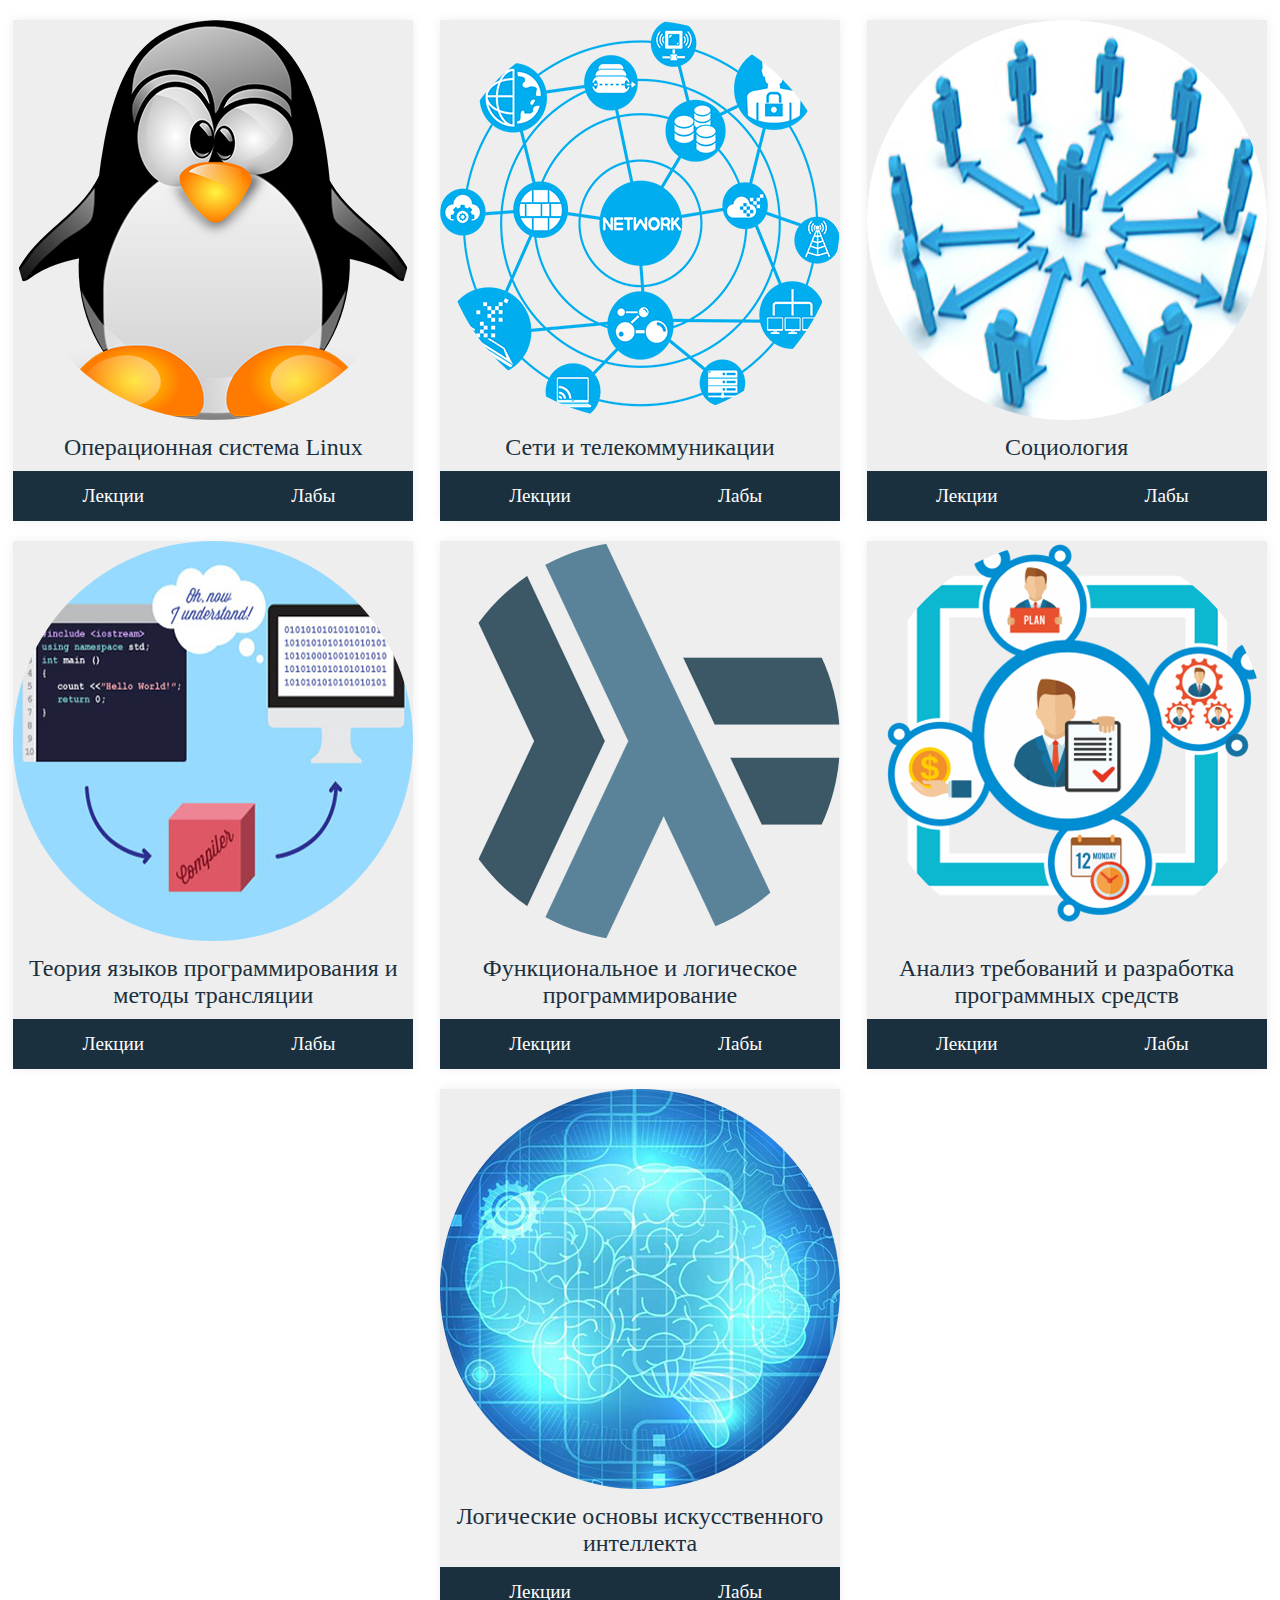
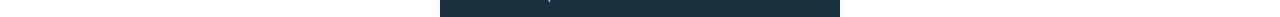
==== index.html @ f5a0fbef "initial commit and initial site" ====
<!DOCTYPE html>
<html lang="ru">
<head>

    <meta charset="utf-8">
    <title>for 31-ПГ</title>
    <meta name="viewport" content="width=device-width, initial-scale=1">
    <link rel="stylesheet" href="css/style-main.css">
    <link rel="stylesheet" href="css/style-lesson.css">

</head>
<body>

    <div class="lesson">
        <div class="lesson-pic">
            <img src="img/linux.png" alt="Linux" width="400" height="400">
        </div>
        <div class="lesson-title">
            Операционная система Linux
        </div>
        <div class="lesson-goto">
            <div class="lesson-goto-lectures">
                <a href="#">Лекции</a>
            </div>
            <div class="lesson-goto-labs">
                <a href="404.html">Лабы</a>
            </div>
        </div>
    </div>

    <div class="lesson">
        <div class="lesson-pic">
            <img src="img/network.png" alt="Сети" width="400" height="400">
        </div>
        <div class="lesson-title">
            Сети и телекоммуникации
        </div>
        <div class="lesson-goto">
            <div class="lesson-goto-lectures">
                <a href="#">Лекции</a>
            </div>
            <div class="lesson-goto-labs">
                <a href="404.html">Лабы</a>
            </div>
        </div>
    </div>

    <div class="lesson">
        <div class="lesson-pic">
            <img src="img/soc.png" alt="Социалогия" width="400" height="400">
        </div>
        <div class="lesson-title">
            Социология
        </div>
        <div class="lesson-goto">
            <div class="lesson-goto-lectures">
                <a href="#">Лекции</a>
            </div>
            <div class="lesson-goto-labs">
                <a href="404.html">Лабы</a>
            </div>
        </div>
    </div>

    <div class="lesson">
        <div class="lesson-pic">
            <img src="img/translator.png" alt="Транслятор" width="400" height="400">
        </div>
        <div class="lesson-title">
            Теория языков программирования и методы трансляции
        </div>
        <div class="lesson-goto">
            <div class="lesson-goto-lectures">
                <a href="#">Лекции</a>
            </div>
            <div class="lesson-goto-labs">
                <a href="404.html">Лабы</a>
            </div>
        </div>
    </div>

    <div class="lesson">
        <div class="lesson-pic">
            <img src="img/haskell.png" alt="Haskell" width="400" height="400">
        </div>
        <div class="lesson-title">
            Функциональное и логическое программирование
        </div>
        <div class="lesson-goto">
            <div class="lesson-goto-lectures">
                <a href="#">Лекции</a>
            </div>
            <div class="lesson-goto-labs">
                <a href="404.html">Лабы</a>
            </div>
        </div>
    </div>

    <div class="lesson">
        <div class="lesson-pic">
            <img src="img/req_dev.png" alt="Анализ требований" width="400" height="400">
        </div>
        <div class="lesson-title">
            Анализ требований и разработка программных средств
        </div>
        <div class="lesson-goto">
            <div class="lesson-goto-lectures">
                <a href="#">Лекции</a>
            </div>
            <div class="lesson-goto-labs">
                <a href="404.html">Лабы</a>
            </div>
        </div>
    </div>

    <div class="lesson">
        <div class="lesson-pic">
            <img src="img/ai.png" alt="ИИ" width="400" height="400">
        </div>
        <div class="lesson-title">
            Логические основы искусственного интеллекта
        </div>
        <div class="lesson-goto">
            <div class="lesson-goto-lectures">
                <a href="#">Лекции</a>
            </div>
            <div class="lesson-goto-labs">
                <a href="404.html">Лабы</a>
            </div>
        </div>
    </div>

    <!-- Люк зис, ай эм юрий, их бин набирайтен дас ист -->

</body>
</html>
---- css/style-main.css ----
* {
    margin: 0;
    border: 0;
    padding: 0;
    outline: 0;
}

html,
body {
    height: 100%;
    background-color: white;
}

body {
    display: flex;
    flex-wrap: wrap;
    justify-content: space-around;
    align-items: center;
    min-width: 400px;
    margin-top: 20px;
    margin-bottom: 20px;
}

@media screen and (max-width: 400px) {
    .body {
        margin: 0;
    }
}
---- css/style-lesson.css ----
.lesson {
    display: inline-block;
    width: 400px;
    margin-bottom: 20px;
    background-color: #eee;
    box-shadow: 0px 0px 10px #eee;
}

.lesson-pic {
    display: inline-block;
    width: 400px;
    height: 400px;
    border-radius: 100%;
    overflow: hidden;
    transition: border-radius ease 0.5s;
}

.lesson:hover .lesson-pic {
    border-radius: 0;
}

.lesson-title {
    margin-top: 10px;
    margin-bottom: 10px;
    text-align: center;
    font-size: 1.5em;
    color: rgb(27, 48, 62);
}

.lesson-goto::after {
    content:"";
    display: block;
    clear: both;
}

.lesson-goto-lectures,
.lesson-goto-labs {
    float: left;
    width: 50%;
    height: 50px;
    background-color: rgb(27, 48, 62);
    text-align: center;
    font-size: 1.2em;
    line-height: 50px;
    cursor: pointer;
    transition: background-color linear 0.2s;
}

.lesson-goto-lectures a,
.lesson-goto-labs a {
    color: white;
    text-decoration: none;
}

.lesson-goto-lectures:hover,
.lesson-goto-labs:hover {
    background-color: rgb(45, 88, 117);
}

.lesson-goto-lectures:active,
.lesson-goto-labs:active {
    background-color: #eee;
}

.lesson-goto-lectures:active a,
.lesson-goto-labs:active a {
    color: rgb(27, 48, 62);
}

@media screen and (max-width: 400px) {
    .lesson {
        margin: 0;
    }
}
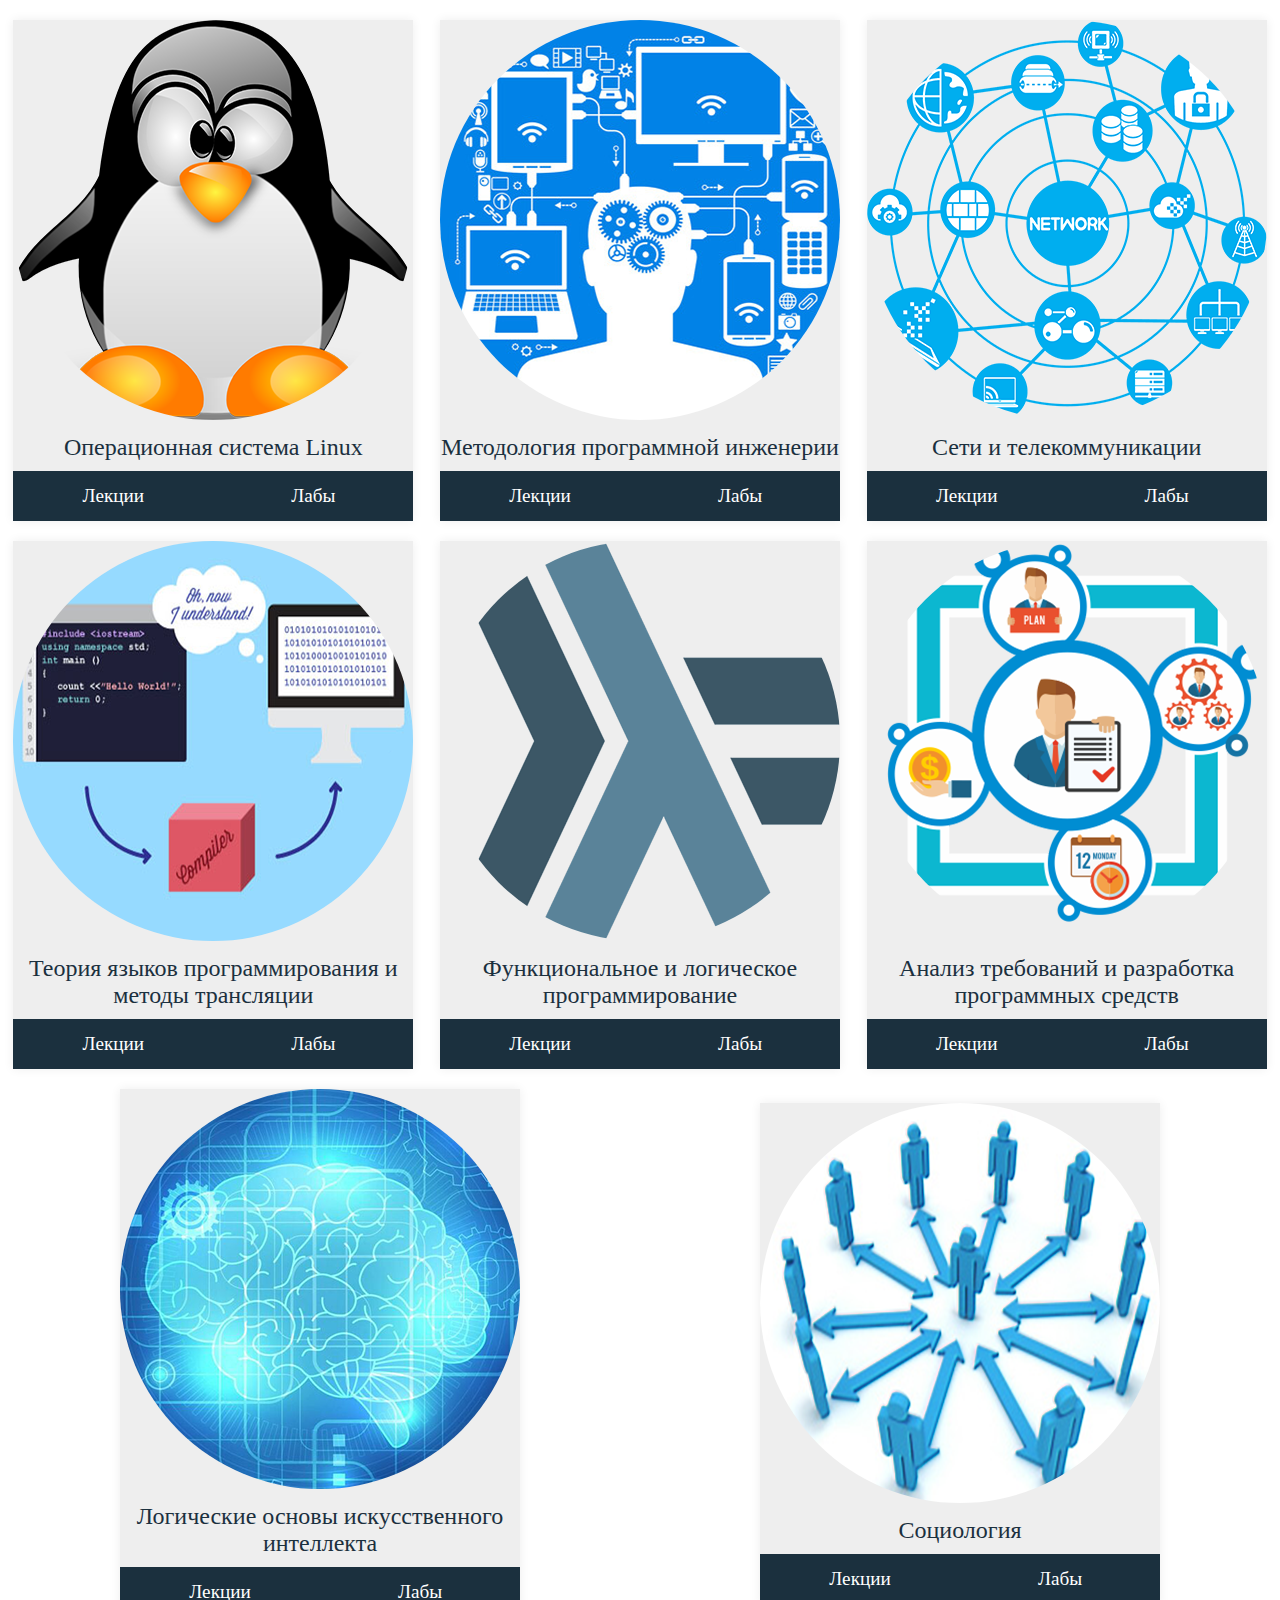
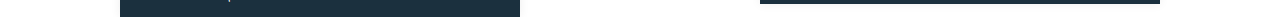
==== commit bf6866b8: "fix structur site" ====
--- a/index.html
+++ b/index.html
@@ -20,7 +20,24 @@
         </div>
         <div class="lesson-goto">
             <div class="lesson-goto-lectures">
-                <a href="#">Лекции</a>
+                <a href="lecture/linux/list.html">Лекции</a>
+            </div>
+            <div class="lesson-goto-labs">
+                <a href="404.html">Лабы</a>
+            </div>
+        </div>
+    </div>
+
+    <div class="lesson">
+        <div class="lesson-pic">
+            <img src="img/soft_eng.png" alt="Сети" width="400" height="400">
+        </div>
+        <div class="lesson-title">
+            Методология программной инженерии
+        </div>
+        <div class="lesson-goto">
+            <div class="lesson-goto-lectures">
+                <a href="lecture/eng/list.html">Лекции</a>
             </div>
             <div class="lesson-goto-labs">
                 <a href="404.html">Лабы</a>
@@ -37,7 +54,75 @@
         </div>
         <div class="lesson-goto">
             <div class="lesson-goto-lectures">
-                <a href="#">Лекции</a>
+                <a href="lecture/net/list.html">Лекции</a>
+            </div>
+            <div class="lesson-goto-labs">
+                <a href="404.html">Лабы</a>
+            </div>
+        </div>
+    </div>
+
+    <div class="lesson">
+        <div class="lesson-pic">
+            <img src="img/translator.png" alt="Транслятор" width="400" height="400">
+        </div>
+        <div class="lesson-title">
+            Теория языков программирования и методы трансляции
+        </div>
+        <div class="lesson-goto">
+            <div class="lesson-goto-lectures">
+                <a href="lecture/trans/list.html">Лекции</a>
+            </div>
+            <div class="lesson-goto-labs">
+                <a href="404.html">Лабы</a>
+            </div>
+        </div>
+    </div>
+
+    <div class="lesson">
+        <div class="lesson-pic">
+            <img src="img/haskell.png" alt="Haskell" width="400" height="400">
+        </div>
+        <div class="lesson-title">
+            Функциональное и логическое программирование
+        </div>
+        <div class="lesson-goto">
+            <div class="lesson-goto-lectures">
+                <a href="lecture/haskell/list.html">Лекции</a>
+            </div>
+            <div class="lesson-goto-labs">
+                <a href="404.html">Лабы</a>
+            </div>
+        </div>
+    </div>
+
+    <div class="lesson">
+        <div class="lesson-pic">
+            <img src="img/req_dev.png" alt="Анализ требований" width="400" height="400">
+        </div>
+        <div class="lesson-title">
+            Анализ требований и разработка программных средств
+        </div>
+        <div class="lesson-goto">
+            <div class="lesson-goto-lectures">
+                <a href="lecture/req_dev/list.html">Лекции</a>
+            </div>
+            <div class="lesson-goto-labs">
+                <a href="404.html">Лабы</a>
+            </div>
+        </div>
+    </div>
+
+    <div class="lesson">
+        <div class="lesson-pic">
+            <img src="img/ai.png" alt="ИИ" width="400" height="400">
+        </div>
+        <div class="lesson-title">
+            Логические основы искусственного интеллекта
+        </div>
+        <div class="lesson-goto">
+            <div class="lesson-goto-lectures">
+                <a href="lecture/ai/list.html">Лекции</a>
             </div>
             <div class="lesson-goto-labs">
                 <a href="404.html">Лабы</a>
@@ -54,75 +139,7 @@
         </div>
         <div class="lesson-goto">
             <div class="lesson-goto-lectures">
-                <a href="#">Лекции</a>
-            </div>
-            <div class="lesson-goto-labs">
-                <a href="404.html">Лабы</a>
-            </div>
-        </div>
-    </div>
-
-    <div class="lesson">
-        <div class="lesson-pic">
-            <img src="img/translator.png" alt="Транслятор" width="400" height="400">
-        </div>
-        <div class="lesson-title">
-            Теория языков программирования и методы трансляции
-        </div>
-        <div class="lesson-goto">
-            <div class="lesson-goto-lectures">
-                <a href="#">Лекции</a>
-            </div>
-            <div class="lesson-goto-labs">
-                <a href="404.html">Лабы</a>
-            </div>
-        </div>
-    </div>
-
-    <div class="lesson">
-        <div class="lesson-pic">
-            <img src="img/haskell.png" alt="Haskell" width="400" height="400">
-        </div>
-        <div class="lesson-title">
-            Функциональное и логическое программирование
-        </div>
-        <div class="lesson-goto">
-            <div class="lesson-goto-lectures">
-                <a href="#">Лекции</a>
-            </div>
-            <div class="lesson-goto-labs">
-                <a href="404.html">Лабы</a>
-            </div>
-        </div>
-    </div>
-
-    <div class="lesson">
-        <div class="lesson-pic">
-            <img src="img/req_dev.png" alt="Анализ требований" width="400" height="400">
-        </div>
-        <div class="lesson-title">
-            Анализ требований и разработка программных средств
-        </div>
-        <div class="lesson-goto">
-            <div class="lesson-goto-lectures">
-                <a href="#">Лекции</a>
-            </div>
-            <div class="lesson-goto-labs">
-                <a href="404.html">Лабы</a>
-            </div>
-        </div>
-    </div>
-
-    <div class="lesson">
-        <div class="lesson-pic">
-            <img src="img/ai.png" alt="ИИ" width="400" height="400">
-        </div>
-        <div class="lesson-title">
-            Логические основы искусственного интеллекта
-        </div>
-        <div class="lesson-goto">
-            <div class="lesson-goto-lectures">
-                <a href="#">Лекции</a>
+                <a href="lecture/soc/list.html">Лекции</a>
             </div>
             <div class="lesson-goto-labs">
                 <a href="404.html">Лабы</a>
--- a/css/style-lesson.css
+++ b/css/style-lesson.css
@@ -48,6 +48,7 @@
 
 .lesson-goto-lectures a,
 .lesson-goto-labs a {
+    display: block;
     color: white;
     text-decoration: none;
 }
